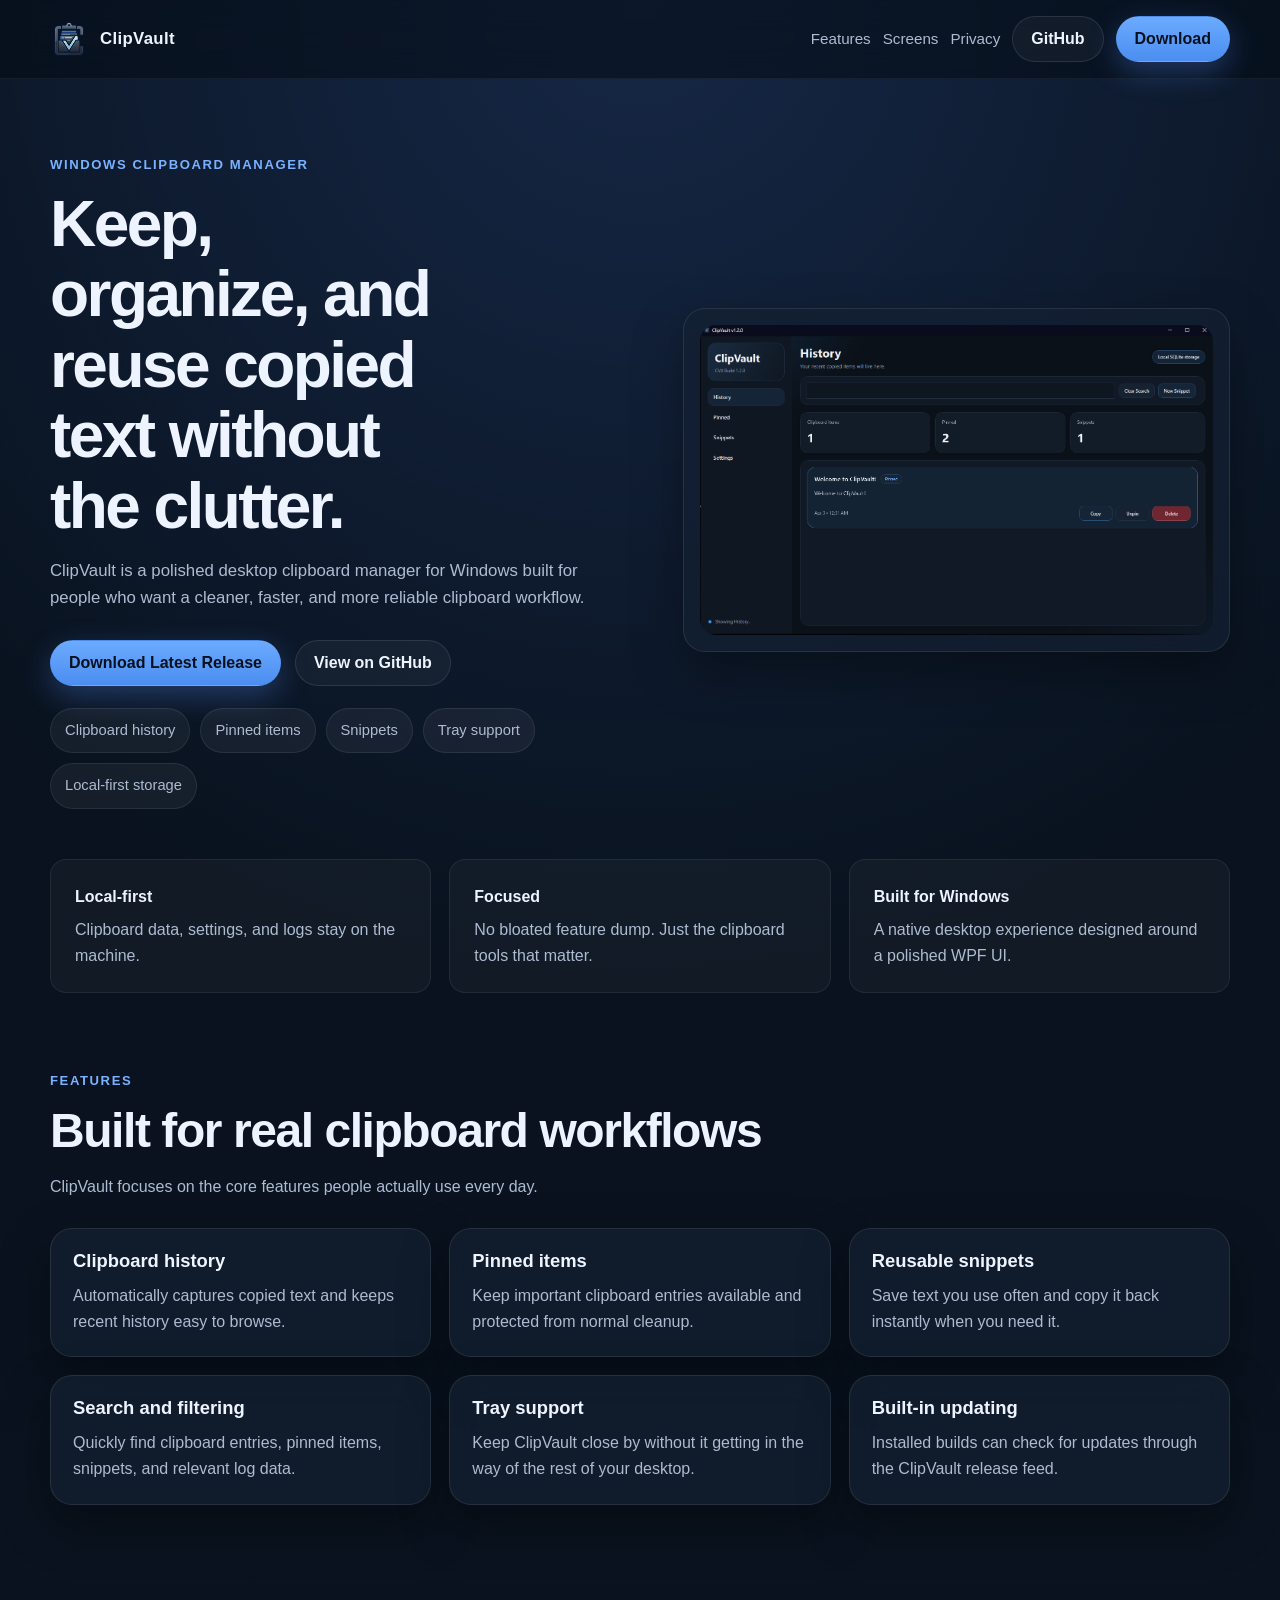
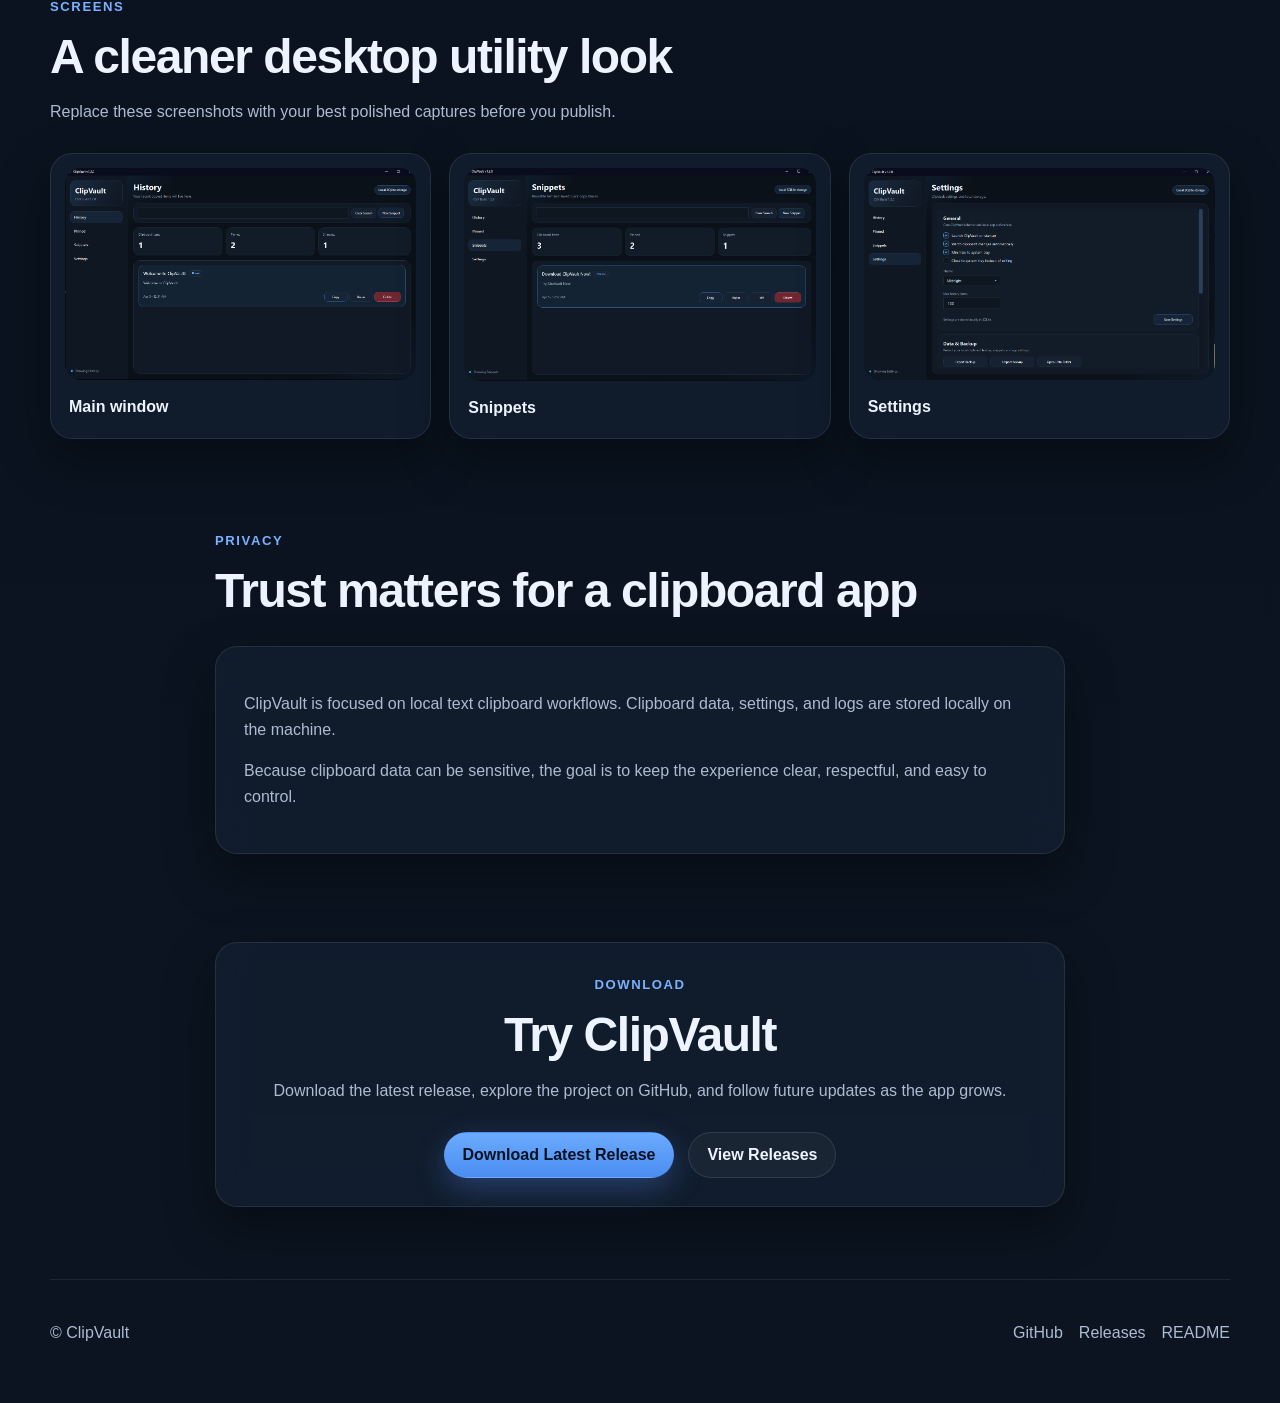
==== docs/index.html @ 75a983dc "Created Github Pages" ====
<!doctype html>
<html lang="en">
  <head>
    <meta charset="UTF-8" />
    <meta name="viewport" content="width=device-width, initial-scale=1.0" />
    <title>ClipVault | Polished clipboard management for Windows</title>
    <meta
      name="description"
      content="ClipVault is a polished clipboard manager for Windows with clipboard history, pinned items, snippets, tray support, and local-first storage."
    />
    <link rel="icon" type="image/png" href="assets/favicon.png" />
    <link rel="stylesheet" href="style.css" />
  </head>
  <body>
    <header class="site-header">
      <div class="container nav">
        <div class="brand">
          <img src="assets/logo.png" alt="ClipVault logo" class="brand-logo" />
          <span class="brand-name">ClipVault</span>
        </div>

        <div class="nav-actions">
          <a class="nav-link" href="#features">Features</a>
          <a class="nav-link" href="#screenshots">Screens</a>
          <a class="nav-link" href="#privacy">Privacy</a>
          <a
            class="button button-secondary"
            href="https://github.com/BrandonAustin01/ClipVault"
            >GitHub</a
          >
          <a
            class="button button-primary"
            href="https://github.com/BrandonAustin01/ClipVault/releases/latest"
            >Download</a
          >
        </div>
      </div>
    </header>

    <main>
      <section class="hero">
        <div class="container hero-grid">
          <div class="hero-copy">
            <div class="eyebrow">Windows clipboard manager</div>
            <h1>Keep, organize, and reuse copied text without the clutter.</h1>
            <p class="hero-text">
              ClipVault is a polished desktop clipboard manager for Windows
              built for people who want a cleaner, faster, and more reliable
              clipboard workflow.
            </p>

            <div class="hero-actions">
              <a
                class="button button-primary"
                href="https://github.com/BrandonAustin01/ClipVault/releases/latest"
                >Download Latest Release</a
              >
              <a
                class="button button-secondary"
                href="https://github.com/BrandonAustin01/ClipVault"
                >View on GitHub</a
              >
            </div>

            <div class="hero-points">
              <span>Clipboard history</span>
              <span>Pinned items</span>
              <span>Snippets</span>
              <span>Tray support</span>
              <span>Local-first storage</span>
            </div>
          </div>

          <div class="hero-shot card">
            <img
              src="assets/hero-main.png"
              alt="ClipVault main window screenshot"
            />
          </div>
        </div>
      </section>

      <section class="trust-strip">
        <div class="container trust-grid">
          <div class="trust-item">
            <strong>Local-first</strong>
            <p>Clipboard data, settings, and logs stay on the machine.</p>
          </div>
          <div class="trust-item">
            <strong>Focused</strong>
            <p>
              No bloated feature dump. Just the clipboard tools that matter.
            </p>
          </div>
          <div class="trust-item">
            <strong>Built for Windows</strong>
            <p>
              A native desktop experience designed around a polished WPF UI.
            </p>
          </div>
        </div>
      </section>

      <section id="features" class="section">
        <div class="container">
          <div class="section-heading">
            <div class="eyebrow">Features</div>
            <h2>Built for real clipboard workflows</h2>
            <p>
              ClipVault focuses on the core features people actually use every
              day.
            </p>
          </div>

          <div class="feature-grid">
            <article class="card feature-card">
              <h3>Clipboard history</h3>
              <p>
                Automatically captures copied text and keeps recent history easy
                to browse.
              </p>
            </article>

            <article class="card feature-card">
              <h3>Pinned items</h3>
              <p>
                Keep important clipboard entries available and protected from
                normal cleanup.
              </p>
            </article>

            <article class="card feature-card">
              <h3>Reusable snippets</h3>
              <p>
                Save text you use often and copy it back instantly when you need
                it.
              </p>
            </article>

            <article class="card feature-card">
              <h3>Search and filtering</h3>
              <p>
                Quickly find clipboard entries, pinned items, snippets, and
                relevant log data.
              </p>
            </article>

            <article class="card feature-card">
              <h3>Tray support</h3>
              <p>
                Keep ClipVault close by without it getting in the way of the
                rest of your desktop.
              </p>
            </article>

            <article class="card feature-card">
              <h3>Built-in updating</h3>
              <p>
                Installed builds can check for updates through the ClipVault
                release feed.
              </p>
            </article>
          </div>
        </div>
      </section>

      <section id="screenshots" class="section">
        <div class="container">
          <div class="section-heading">
            <div class="eyebrow">Screens</div>
            <h2>A cleaner desktop utility look</h2>
            <p>
              Replace these screenshots with your best polished captures before
              you publish.
            </p>
          </div>

          <div class="screenshot-grid">
            <div class="card screenshot-card">
              <img
                src="assets/hero-main.png"
                alt="ClipVault history view screenshot"
              />
              <p>Main window</p>
            </div>

            <div class="card screenshot-card">
              <img
                src="assets/snippets.png"
                alt="ClipVault snippets screenshot"
              />
              <p>Snippets</p>
            </div>

            <div class="card screenshot-card">
              <img
                src="assets/settings.png"
                alt="ClipVault settings screenshot"
              />
              <p>Settings</p>
            </div>
          </div>
        </div>
      </section>

      <section id="privacy" class="section">
        <div class="container narrow">
          <div class="section-heading">
            <div class="eyebrow">Privacy</div>
            <h2>Trust matters for a clipboard app</h2>
          </div>

          <div class="card privacy-card">
            <p>
              ClipVault is focused on local text clipboard workflows. Clipboard
              data, settings, and logs are stored locally on the machine.
            </p>
            <p>
              Because clipboard data can be sensitive, the goal is to keep the
              experience clear, respectful, and easy to control.
            </p>
          </div>
        </div>
      </section>

      <section class="section cta-section">
        <div class="container narrow">
          <div class="card cta-card">
            <div class="eyebrow">Download</div>
            <h2>Try ClipVault</h2>
            <p>
              Download the latest release, explore the project on GitHub, and
              follow future updates as the app grows.
            </p>

            <div class="hero-actions centered">
              <a
                class="button button-primary"
                href="https://github.com/BrandonAustin01/ClipVault/releases/latest"
                >Download Latest Release</a
              >
              <a
                class="button button-secondary"
                href="https://github.com/BrandonAustin01/ClipVault/releases"
                >View Releases</a
              >
            </div>
          </div>
        </div>
      </section>
    </main>

    <footer class="site-footer">
      <div class="container footer-row">
        <p>© ClipVault</p>
        <div class="footer-links">
          <a href="https://github.com/BrandonAustin01/ClipVault">GitHub</a>
          <a href="https://github.com/BrandonAustin01/ClipVault/releases"
            >Releases</a
          >
          <a
            href="https://github.com/BrandonAustin01/ClipVault/blob/master/README.md"
            >README</a
          >
        </div>
      </div>
    </footer>
  </body>
</html>
---- docs/style.css ----
:root {
  --bg: #07111f;
  --bg-soft: #0d1728;
  --panel: rgba(20, 32, 50, 0.72);
  --panel-strong: rgba(18, 28, 44, 0.9);
  --border: rgba(255, 255, 255, 0.09);
  --text: #eef4ff;
  --muted: #aebbd1;
  --accent: #5ca0ff;
  --accent-strong: #7ab2ff;
  --shadow: 0 20px 50px rgba(0, 0, 0, 0.35);
  --radius: 22px;
  --radius-sm: 16px;
  --container: 1180px;
}

* {
  box-sizing: border-box;
}

html {
  scroll-behavior: smooth;
}

body {
  margin: 0;
  font-family:
    Inter,
    Segoe UI,
    Arial,
    sans-serif;
  background:
    radial-gradient(circle at top, rgba(84, 142, 255, 0.18), transparent 32%),
    linear-gradient(180deg, #08111d 0%, #0b1420 100%);
  color: var(--text);
  line-height: 1.6;
}

img {
  max-width: 100%;
  display: block;
}

a {
  color: inherit;
  text-decoration: none;
}

.container {
  width: min(var(--container), calc(100% - 32px));
  margin: 0 auto;
}

.narrow {
  width: min(850px, calc(100% - 32px));
  margin: 0 auto;
}

.site-header {
  position: sticky;
  top: 0;
  z-index: 50;
  backdrop-filter: blur(16px);
  background: rgba(5, 11, 20, 0.55);
  border-bottom: 1px solid rgba(255, 255, 255, 0.05);
}

.nav {
  display: flex;
  align-items: center;
  justify-content: space-between;
  min-height: 78px;
  gap: 20px;
}

.brand {
  display: flex;
  align-items: center;
  gap: 12px;
}

.brand-logo {
  width: 38px;
  height: 38px;
  border-radius: 12px;
}

.brand-name {
  font-size: 1.05rem;
  font-weight: 700;
  letter-spacing: 0.02em;
}

.nav-actions {
  display: flex;
  align-items: center;
  gap: 12px;
  flex-wrap: wrap;
}

.nav-link {
  color: var(--muted);
  font-size: 0.95rem;
}

.nav-link:hover {
  color: var(--text);
}

.hero {
  padding: 72px 0 40px;
}

.hero-grid {
  display: grid;
  grid-template-columns: 1.05fr 0.95fr;
  gap: 28px;
  align-items: center;
}

.eyebrow {
  display: inline-block;
  margin-bottom: 14px;
  color: var(--accent-strong);
  font-size: 0.82rem;
  font-weight: 700;
  letter-spacing: 0.12em;
  text-transform: uppercase;
}

h1,
h2,
h3 {
  margin: 0 0 12px;
  line-height: 1.1;
}

h1 {
  font-size: clamp(2.5rem, 5vw, 4.6rem);
  letter-spacing: -0.04em;
  max-width: 12ch;
}

h2 {
  font-size: clamp(1.9rem, 4vw, 3rem);
  letter-spacing: -0.03em;
}

h3 {
  font-size: 1.15rem;
}

.hero-text,
.section-heading p,
.card p,
.site-footer p {
  color: var(--muted);
}

.hero-text {
  max-width: 58ch;
  font-size: 1.05rem;
}

.hero-actions {
  display: flex;
  gap: 14px;
  flex-wrap: wrap;
  margin-top: 28px;
}

.hero-actions.centered {
  justify-content: center;
}

.hero-points {
  display: flex;
  flex-wrap: wrap;
  gap: 10px;
  margin-top: 22px;
}

.hero-points span {
  padding: 10px 14px;
  border-radius: 999px;
  background: rgba(255, 255, 255, 0.05);
  border: 1px solid rgba(255, 255, 255, 0.08);
  color: var(--muted);
  font-size: 0.92rem;
}

.button {
  display: inline-flex;
  align-items: center;
  justify-content: center;
  min-height: 46px;
  padding: 0 18px;
  border-radius: 999px;
  font-weight: 700;
  transition: 0.2s ease;
  border: 1px solid transparent;
}

.button:hover {
  transform: translateY(-1px);
}

.button-primary {
  background: linear-gradient(180deg, #6baaff 0%, #4b8ef0 100%);
  color: #06111f;
  box-shadow: 0 10px 30px rgba(88, 145, 255, 0.3);
}

.button-secondary {
  background: rgba(255, 255, 255, 0.04);
  border-color: rgba(255, 255, 255, 0.1);
  color: var(--text);
}

.section {
  padding: 44px 0;
}

.section-heading {
  margin-bottom: 28px;
}

.card {
  background: var(--panel);
  border: 1px solid var(--border);
  border-radius: var(--radius);
  backdrop-filter: blur(18px);
  box-shadow: var(--shadow);
}

.hero-shot {
  padding: 16px;
}

.hero-shot img,
.screenshot-card img {
  border-radius: 16px;
}

.trust-strip {
  padding: 10px 0 30px;
}

.trust-grid {
  display: grid;
  grid-template-columns: repeat(3, 1fr);
  gap: 18px;
}

.trust-item {
  padding: 24px;
  border-radius: var(--radius-sm);
  background: rgba(255, 255, 255, 0.035);
  border: 1px solid rgba(255, 255, 255, 0.07);
}

.trust-item strong {
  display: block;
  margin-bottom: 8px;
  font-size: 1rem;
}

.trust-item p {
  margin: 0;
  color: var(--muted);
}

.feature-grid {
  display: grid;
  grid-template-columns: repeat(3, 1fr);
  gap: 18px;
}

.feature-card {
  padding: 22px;
}

.feature-card p {
  margin: 0;
}

.screenshot-grid {
  display: grid;
  grid-template-columns: repeat(3, 1fr);
  gap: 18px;
}

.screenshot-card {
  padding: 14px;
}

.screenshot-card p {
  margin: 14px 4px 4px;
  color: var(--text);
  font-weight: 600;
}

.privacy-card,
.cta-card {
  padding: 28px;
}

.cta-card {
  text-align: center;
}

.site-footer {
  padding: 28px 0 42px;
}

.footer-row {
  display: flex;
  justify-content: space-between;
  align-items: center;
  gap: 16px;
  flex-wrap: wrap;
  border-top: 1px solid rgba(255, 255, 255, 0.07);
  padding-top: 24px;
}

.footer-links {
  display: flex;
  gap: 16px;
  flex-wrap: wrap;
}

.footer-links a {
  color: var(--muted);
}

.footer-links a:hover {
  color: var(--text);
}

@media (max-width: 980px) {
  .hero-grid,
  .feature-grid,
  .screenshot-grid,
  .trust-grid {
    grid-template-columns: 1fr;
  }

  .nav {
    align-items: flex-start;
    padding: 16px 0;
    flex-direction: column;
  }

  h1 {
    max-width: none;
  }
}

@media (max-width: 640px) {
  .hero {
    padding-top: 44px;
  }

  .button {
    width: 100%;
  }

  .hero-actions {
    flex-direction: column;
  }
}
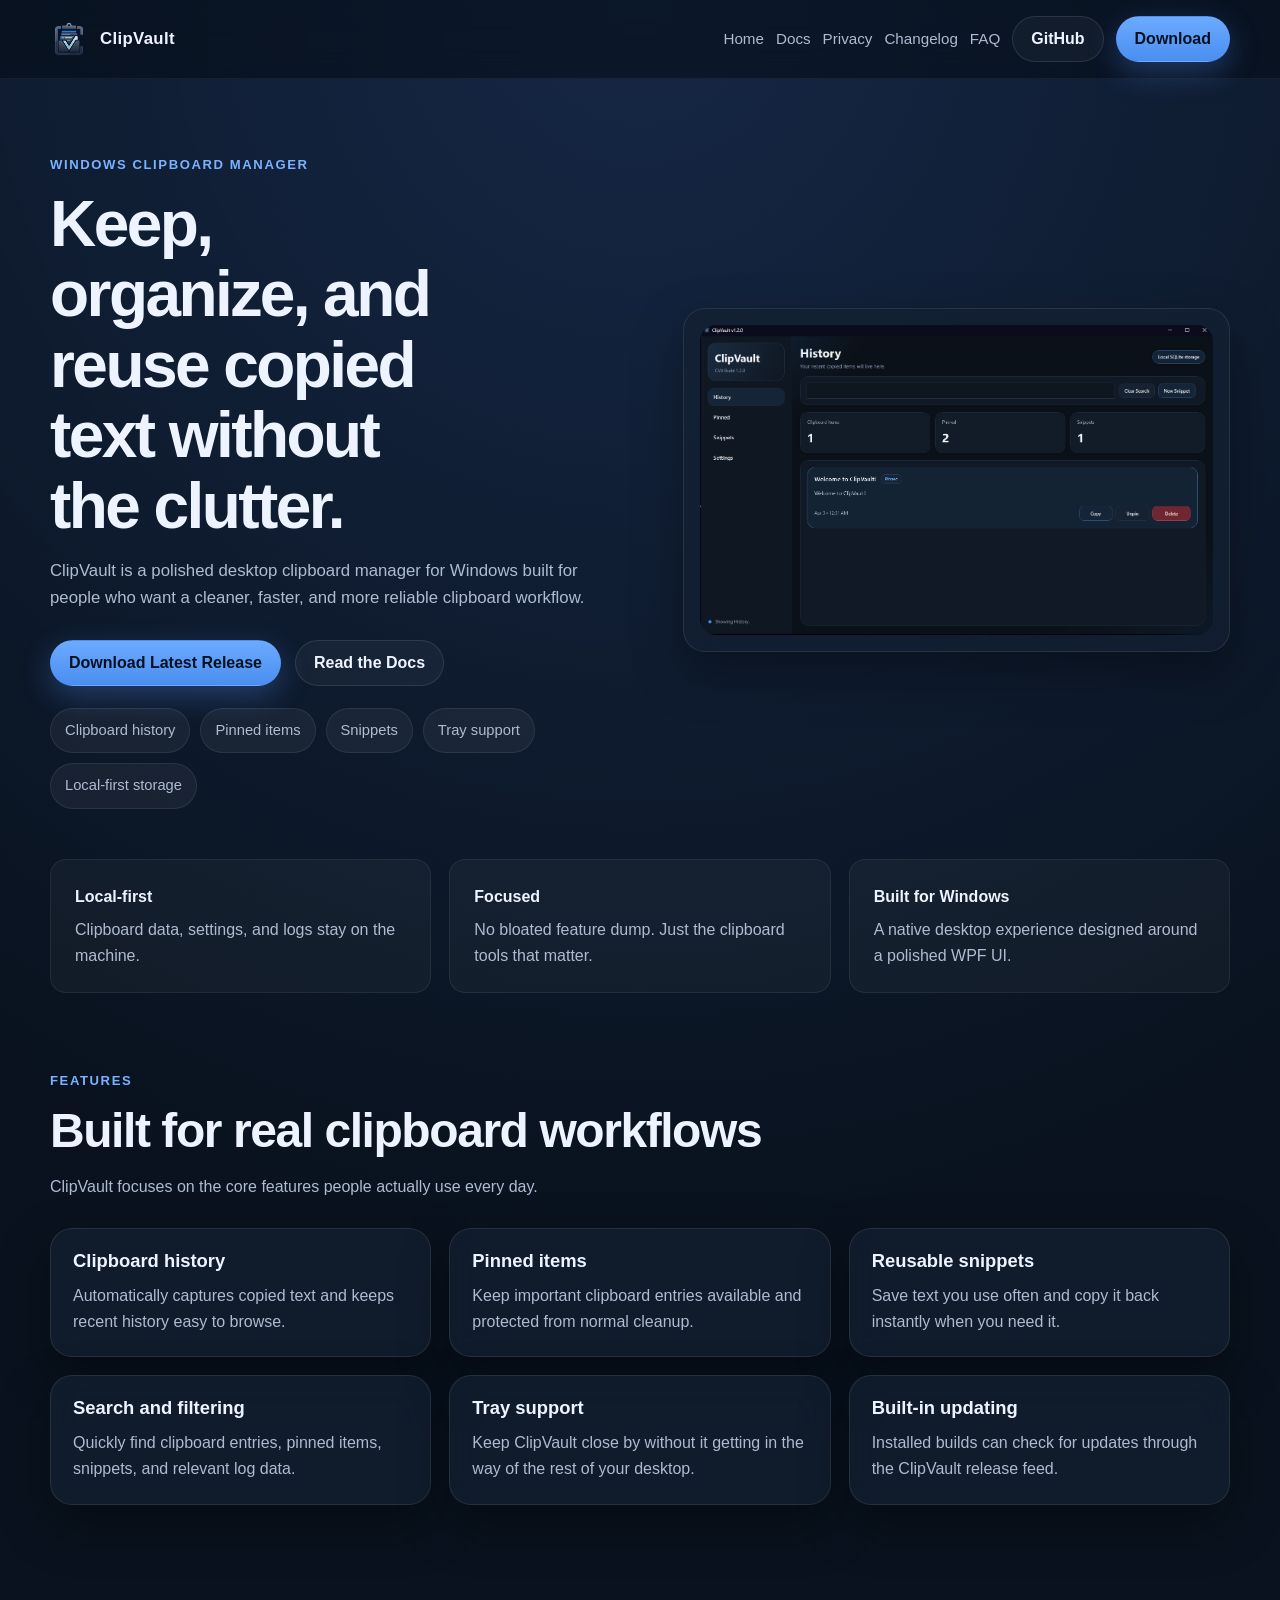
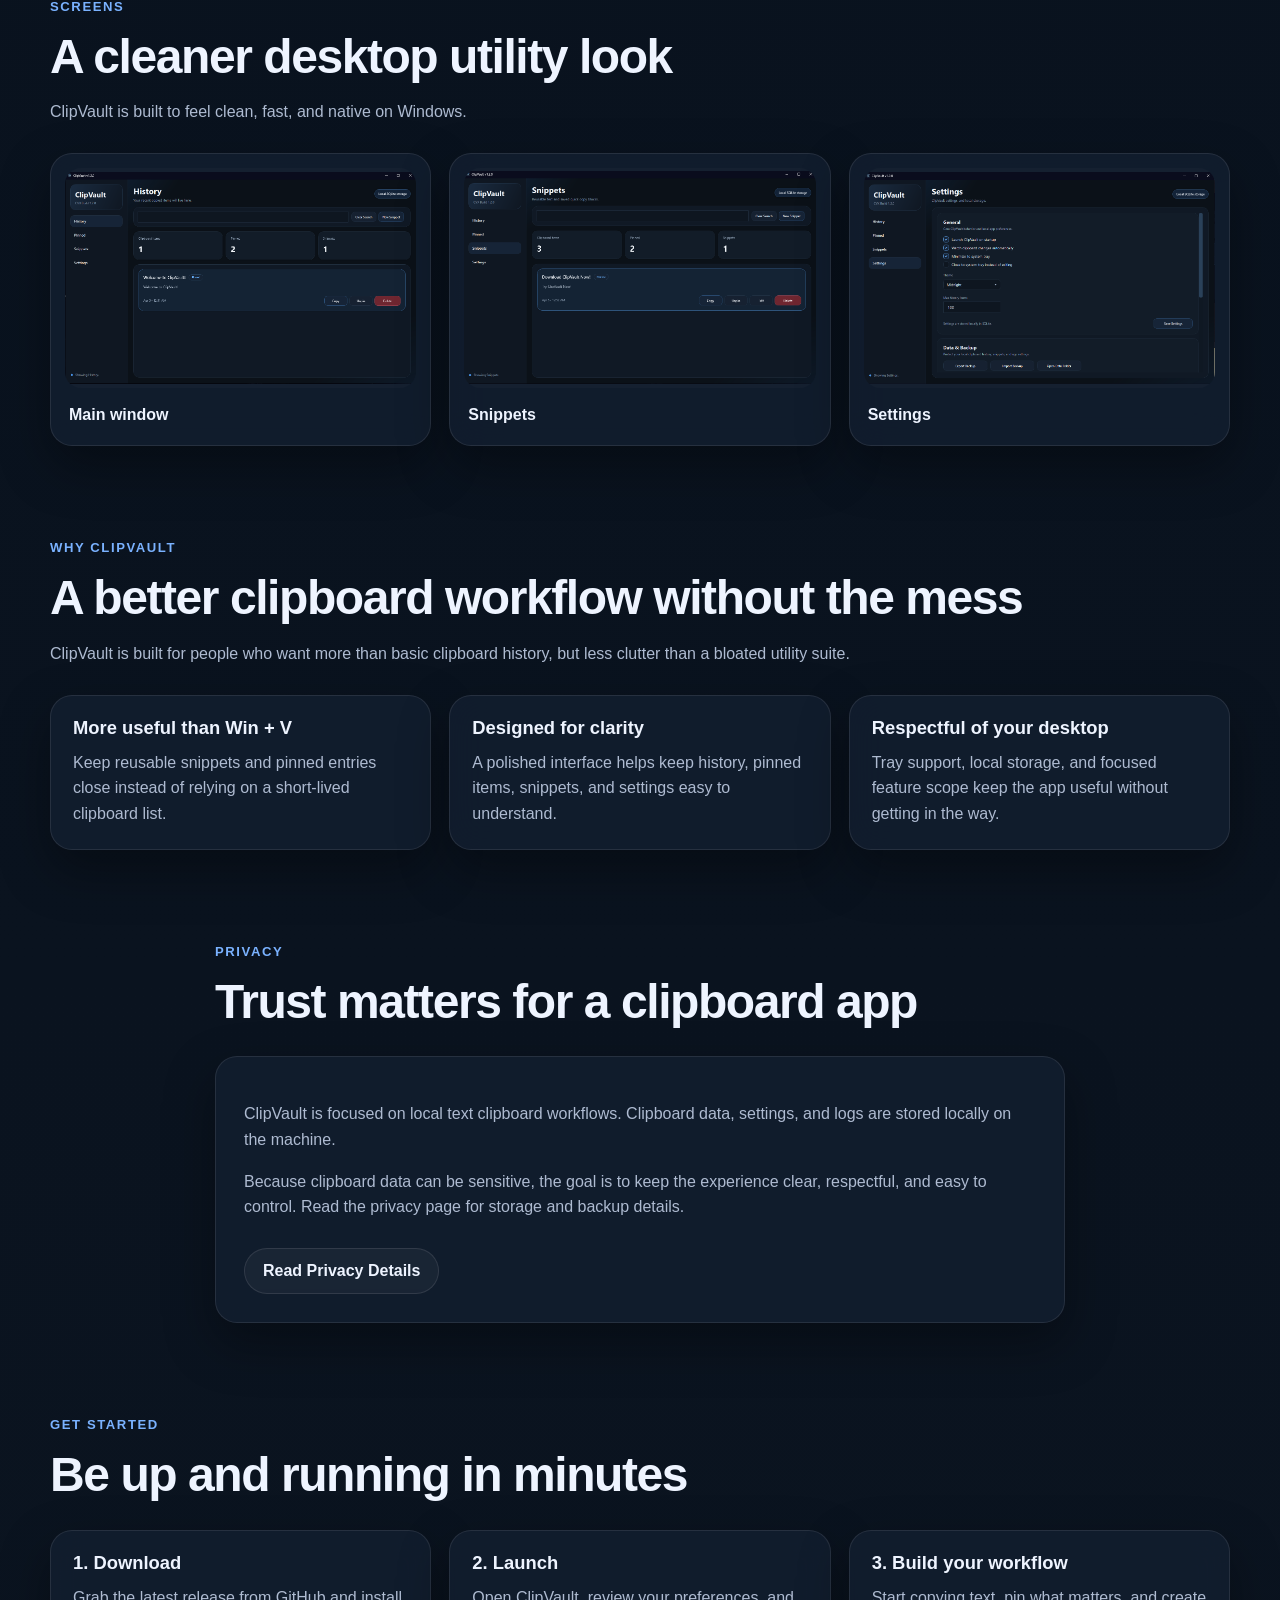
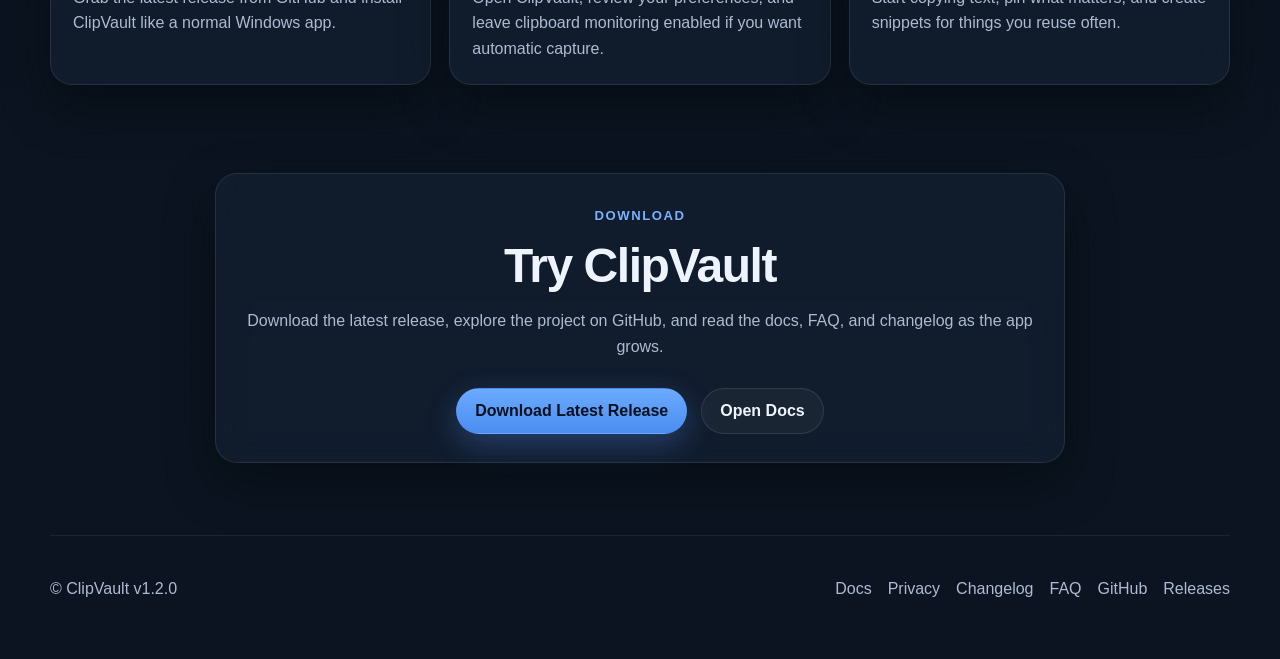
==== commit 723d2f1d: "Updated ClipVault Web" ====
--- a/docs/index.html
+++ b/docs/index.html
@@ -14,15 +14,17 @@
   <body>
     <header class="site-header">
       <div class="container nav">
-        <div class="brand">
+        <a class="brand" href="index.html" aria-label="ClipVault home">
           <img src="assets/logo.png" alt="ClipVault logo" class="brand-logo" />
           <span class="brand-name">ClipVault</span>
-        </div>
+        </a>
 
         <div class="nav-actions">
-          <a class="nav-link" href="#features">Features</a>
-          <a class="nav-link" href="#screenshots">Screens</a>
-          <a class="nav-link" href="#privacy">Privacy</a>
+          <a class="nav-link" href="index.html">Home</a>
+          <a class="nav-link" href="docs.html">Docs</a>
+          <a class="nav-link" href="privacy.html">Privacy</a>
+          <a class="nav-link" href="changelog.html">Changelog</a>
+          <a class="nav-link" href="faq.html">FAQ</a>
           <a
             class="button button-secondary"
             href="https://github.com/BrandonAustin01/ClipVault"
@@ -55,11 +57,7 @@
                 href="https://github.com/BrandonAustin01/ClipVault/releases/latest"
                 >Download Latest Release</a
               >
-              <a
-                class="button button-secondary"
-                href="https://github.com/BrandonAustin01/ClipVault"
-                >View on GitHub</a
-              >
+              <a class="button button-secondary" href="docs.html">Read the Docs</a>
             </div>
 
             <div class="hero-points">
@@ -170,8 +168,7 @@
             <div class="eyebrow">Screens</div>
             <h2>A cleaner desktop utility look</h2>
             <p>
-              Replace these screenshots with your best polished captures before
-              you publish.
+              ClipVault is built to feel clean, fast, and native on Windows.
             </p>
           </div>
 
@@ -203,6 +200,45 @@
         </div>
       </section>
 
+      <section class="section">
+        <div class="container">
+          <div class="section-heading">
+            <div class="eyebrow">Why ClipVault</div>
+            <h2>A better clipboard workflow without the mess</h2>
+            <p>
+              ClipVault is built for people who want more than basic clipboard
+              history, but less clutter than a bloated utility suite.
+            </p>
+          </div>
+
+          <div class="feature-grid">
+            <article class="card feature-card">
+              <h3>More useful than Win + V</h3>
+              <p>
+                Keep reusable snippets and pinned entries close instead of
+                relying on a short-lived clipboard list.
+              </p>
+            </article>
+
+            <article class="card feature-card">
+              <h3>Designed for clarity</h3>
+              <p>
+                A polished interface helps keep history, pinned items, snippets,
+                and settings easy to understand.
+              </p>
+            </article>
+
+            <article class="card feature-card">
+              <h3>Respectful of your desktop</h3>
+              <p>
+                Tray support, local storage, and focused feature scope keep the
+                app useful without getting in the way.
+              </p>
+            </article>
+          </div>
+        </div>
+      </section>
+
       <section id="privacy" class="section">
         <div class="container narrow">
           <div class="section-heading">
@@ -217,8 +253,47 @@
             </p>
             <p>
               Because clipboard data can be sensitive, the goal is to keep the
-              experience clear, respectful, and easy to control.
-            </p>
+              experience clear, respectful, and easy to control. Read the
+              privacy page for storage and backup details.
+            </p>
+            <div class="hero-actions">
+              <a class="button button-secondary" href="privacy.html">Read Privacy Details</a>
+            </div>
+          </div>
+        </div>
+      </section>
+
+      <section class="section">
+        <div class="container">
+          <div class="section-heading">
+            <div class="eyebrow">Get started</div>
+            <h2>Be up and running in minutes</h2>
+          </div>
+
+          <div class="feature-grid">
+            <article class="card feature-card">
+              <h3>1. Download</h3>
+              <p>
+                Grab the latest release from GitHub and install ClipVault like a
+                normal Windows app.
+              </p>
+            </article>
+
+            <article class="card feature-card">
+              <h3>2. Launch</h3>
+              <p>
+                Open ClipVault, review your preferences, and leave clipboard
+                monitoring enabled if you want automatic capture.
+              </p>
+            </article>
+
+            <article class="card feature-card">
+              <h3>3. Build your workflow</h3>
+              <p>
+                Start copying text, pin what matters, and create snippets for
+                things you reuse often.
+              </p>
+            </article>
           </div>
         </div>
       </section>
@@ -230,7 +305,7 @@
             <h2>Try ClipVault</h2>
             <p>
               Download the latest release, explore the project on GitHub, and
-              follow future updates as the app grows.
+              read the docs, FAQ, and changelog as the app grows.
             </p>
 
             <div class="hero-actions centered">
@@ -239,11 +314,7 @@
                 href="https://github.com/BrandonAustin01/ClipVault/releases/latest"
                 >Download Latest Release</a
               >
-              <a
-                class="button button-secondary"
-                href="https://github.com/BrandonAustin01/ClipVault/releases"
-                >View Releases</a
-              >
+              <a class="button button-secondary" href="docs.html">Open Docs</a>
             </div>
           </div>
         </div>
@@ -252,16 +323,16 @@
 
     <footer class="site-footer">
       <div class="container footer-row">
-        <p>© ClipVault</p>
+        <p>© ClipVault v1.2.0</p>
         <div class="footer-links">
+          <a href="docs.html">Docs</a>
+          <a href="privacy.html">Privacy</a>
+          <a href="changelog.html">Changelog</a>
+          <a href="faq.html">FAQ</a>
           <a href="https://github.com/BrandonAustin01/ClipVault">GitHub</a>
           <a href="https://github.com/BrandonAustin01/ClipVault/releases"
             >Releases</a
           >
-          <a
-            href="https://github.com/BrandonAustin01/ClipVault/blob/master/README.md"
-            >README</a
-          >
         </div>
       </div>
     </footer>
--- a/docs/style.css
+++ b/docs/style.css
@@ -46,6 +46,11 @@
   text-decoration: none;
 }
 
+ol,
+ul {
+  padding-left: 1.2rem;
+}
+
 .container {
   width: min(var(--container), calc(100% - 32px));
   margin: 0 auto;
@@ -103,12 +108,28 @@
   font-size: 0.95rem;
 }
 
-.nav-link:hover {
+.nav-link:hover,
+.active-link {
   color: var(--text);
 }
 
 .hero {
   padding: 72px 0 40px;
+}
+
+.page-hero {
+  padding: 72px 0 18px;
+}
+
+.page-title {
+  max-width: none;
+  font-size: clamp(2.3rem, 4.5vw, 4rem);
+}
+
+.page-text {
+  max-width: 60ch;
+  color: var(--muted);
+  font-size: 1.05rem;
 }
 
 .hero-grid {
@@ -153,7 +174,8 @@
 .hero-text,
 .section-heading p,
 .card p,
-.site-footer p {
+.site-footer p,
+.page-text {
   color: var(--muted);
 }
 
@@ -294,6 +316,14 @@
   padding: 14px;
 }
 
+.screenshot-card img {
+  width: 100%;
+  aspect-ratio: 16 / 10;
+  object-fit: contain;
+  border-radius: 16px;
+  background: rgba(255, 255, 255, 0.02);
+}
+
 .screenshot-card p {
   margin: 14px 4px 4px;
   color: var(--text);
@@ -301,8 +331,72 @@
 }
 
 .privacy-card,
-.cta-card {
+.cta-card,
+.doc-card,
+.faq-item,
+.version-card,
+.note-card {
   padding: 28px;
+}
+
+.doc-grid {
+  display: grid;
+  grid-template-columns: 1.1fr 0.9fr;
+  gap: 18px;
+}
+
+.doc-card ol,
+.doc-card ul,
+.doc-card p {
+  margin-bottom: 0;
+}
+
+.prose {
+  display: grid;
+  gap: 18px;
+}
+
+.prose h2 {
+  font-size: clamp(1.35rem, 2.5vw, 1.8rem);
+  margin-top: 14px;
+  margin-bottom: 6px;
+}
+
+.prose p,
+.prose li {
+  color: var(--muted);
+}
+
+.note-card {
+  margin-bottom: 10px;
+}
+
+.note-card strong {
+  display: block;
+  margin-bottom: 8px;
+}
+
+.faq-list,
+.changelog-list {
+  display: grid;
+  gap: 18px;
+}
+
+.faq-item p,
+.version-card li {
+  margin-bottom: 0;
+}
+
+.version-label {
+  display: inline-flex;
+  padding: 8px 12px;
+  border-radius: 999px;
+  margin-bottom: 14px;
+  font-size: 0.88rem;
+  font-weight: 700;
+  color: var(--accent-strong);
+  background: rgba(92, 160, 255, 0.12);
+  border: 1px solid rgba(92, 160, 255, 0.18);
 }
 
 .cta-card {
@@ -341,7 +435,8 @@
   .hero-grid,
   .feature-grid,
   .screenshot-grid,
-  .trust-grid {
+  .trust-grid,
+  .doc-grid {
     grid-template-columns: 1fr;
   }
 
@@ -357,7 +452,8 @@
 }
 
 @media (max-width: 640px) {
-  .hero {
+  .hero,
+  .page-hero {
     padding-top: 44px;
   }
 
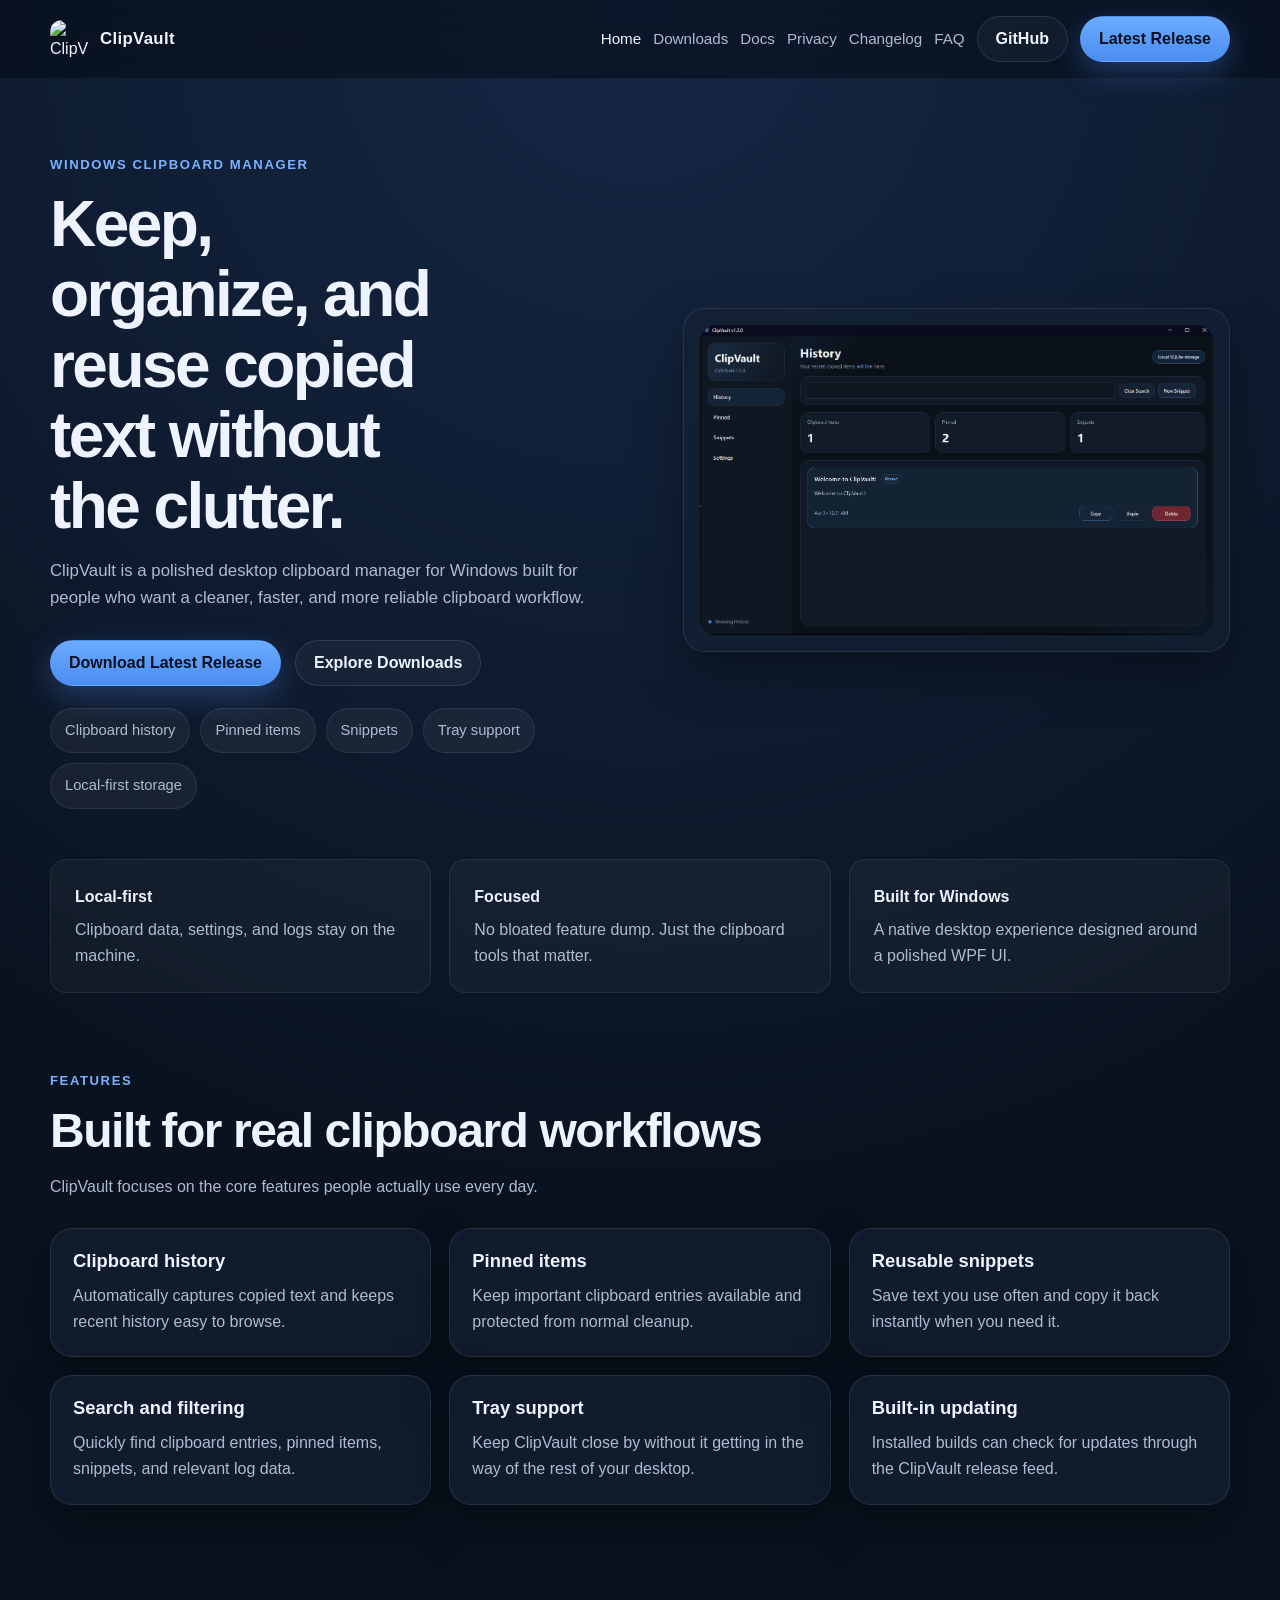
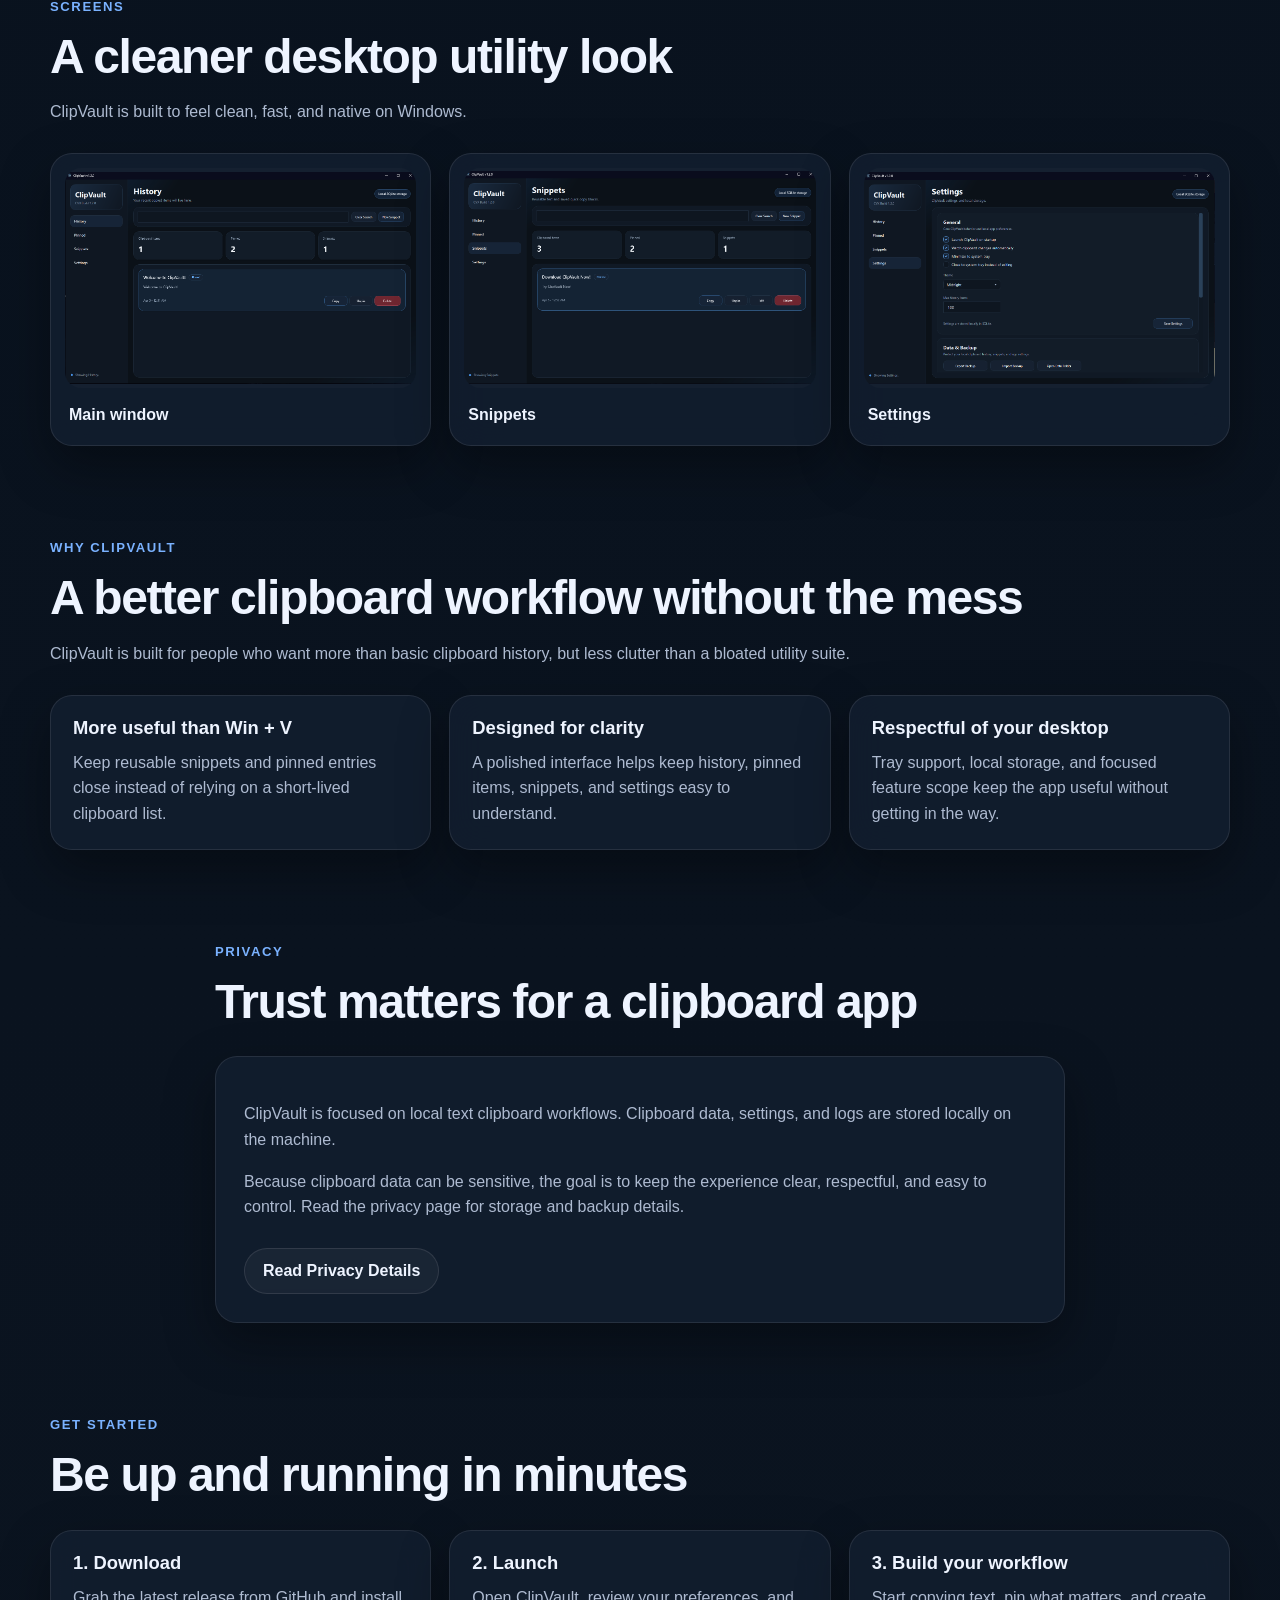
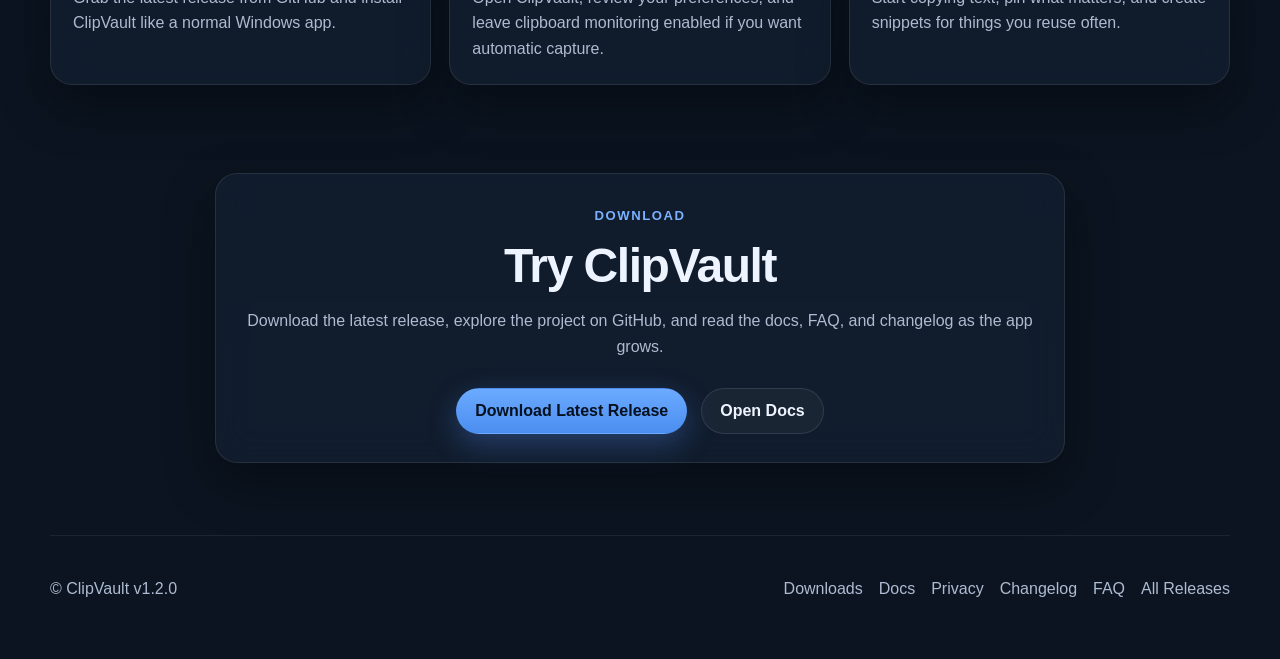
==== commit 90e372e1: "Added Sensitive Clipboard Handling" ====
--- a/docs/index.html
+++ b/docs/index.html
@@ -20,7 +20,8 @@
         </a>
 
         <div class="nav-actions">
-          <a class="nav-link" href="index.html">Home</a>
+          <a class="nav-link active-link" href="index.html">Home</a>
+          <a class="nav-link" href="download.html">Downloads</a>
           <a class="nav-link" href="docs.html">Docs</a>
           <a class="nav-link" href="privacy.html">Privacy</a>
           <a class="nav-link" href="changelog.html">Changelog</a>
@@ -33,7 +34,7 @@
           <a
             class="button button-primary"
             href="https://github.com/BrandonAustin01/ClipVault/releases/latest"
-            >Download</a
+            >Latest Release</a
           >
         </div>
       </div>
@@ -57,7 +58,7 @@
                 href="https://github.com/BrandonAustin01/ClipVault/releases/latest"
                 >Download Latest Release</a
               >
-              <a class="button button-secondary" href="docs.html">Read the Docs</a>
+              <a class="button button-secondary" href="download.html">Explore Downloads</a>
             </div>
 
             <div class="hero-points">
@@ -325,14 +326,12 @@
       <div class="container footer-row">
         <p>© ClipVault v1.2.0</p>
         <div class="footer-links">
+          <a href="download.html">Downloads</a>
           <a href="docs.html">Docs</a>
           <a href="privacy.html">Privacy</a>
           <a href="changelog.html">Changelog</a>
           <a href="faq.html">FAQ</a>
-          <a href="https://github.com/BrandonAustin01/ClipVault">GitHub</a>
-          <a href="https://github.com/BrandonAustin01/ClipVault/releases"
-            >Releases</a
-          >
+          <a href="https://github.com/BrandonAustin01/ClipVault/releases">All Releases</a>
         </div>
       </div>
     </footer>
--- a/docs/style.css
+++ b/docs/style.css
@@ -465,3 +465,69 @@
     flex-direction: column;
   }
 }
+
+
+.latest-download-card,
+.download-info-card,
+.release-card {
+  padding: 28px;
+}
+
+.latest-download-card {
+  text-align: left;
+}
+
+.version-pill {
+  display: inline-flex;
+  align-items: center;
+  min-height: 32px;
+  padding: 0 12px;
+  margin-bottom: 14px;
+  border-radius: 999px;
+  background: rgba(92, 160, 255, 0.12);
+  border: 1px solid rgba(122, 178, 255, 0.18);
+  color: var(--accent-strong);
+  font-size: 0.84rem;
+  font-weight: 700;
+  letter-spacing: 0.08em;
+  text-transform: uppercase;
+}
+
+.download-meta {
+  display: flex;
+  flex-wrap: wrap;
+  gap: 10px;
+  margin-top: 20px;
+}
+
+.download-meta span {
+  padding: 10px 14px;
+  border-radius: 999px;
+  background: rgba(255, 255, 255, 0.05);
+  border: 1px solid rgba(255, 255, 255, 0.08);
+  color: var(--muted);
+  font-size: 0.92rem;
+}
+
+.download-grid,
+.release-grid {
+  display: grid;
+  grid-template-columns: repeat(3, 1fr);
+  gap: 18px;
+}
+
+.download-info-card p,
+.release-card p {
+  margin-bottom: 18px;
+}
+
+.release-card .button {
+  width: 100%;
+}
+
+@media (max-width: 980px) {
+  .download-grid,
+  .release-grid {
+    grid-template-columns: 1fr;
+  }
+}
